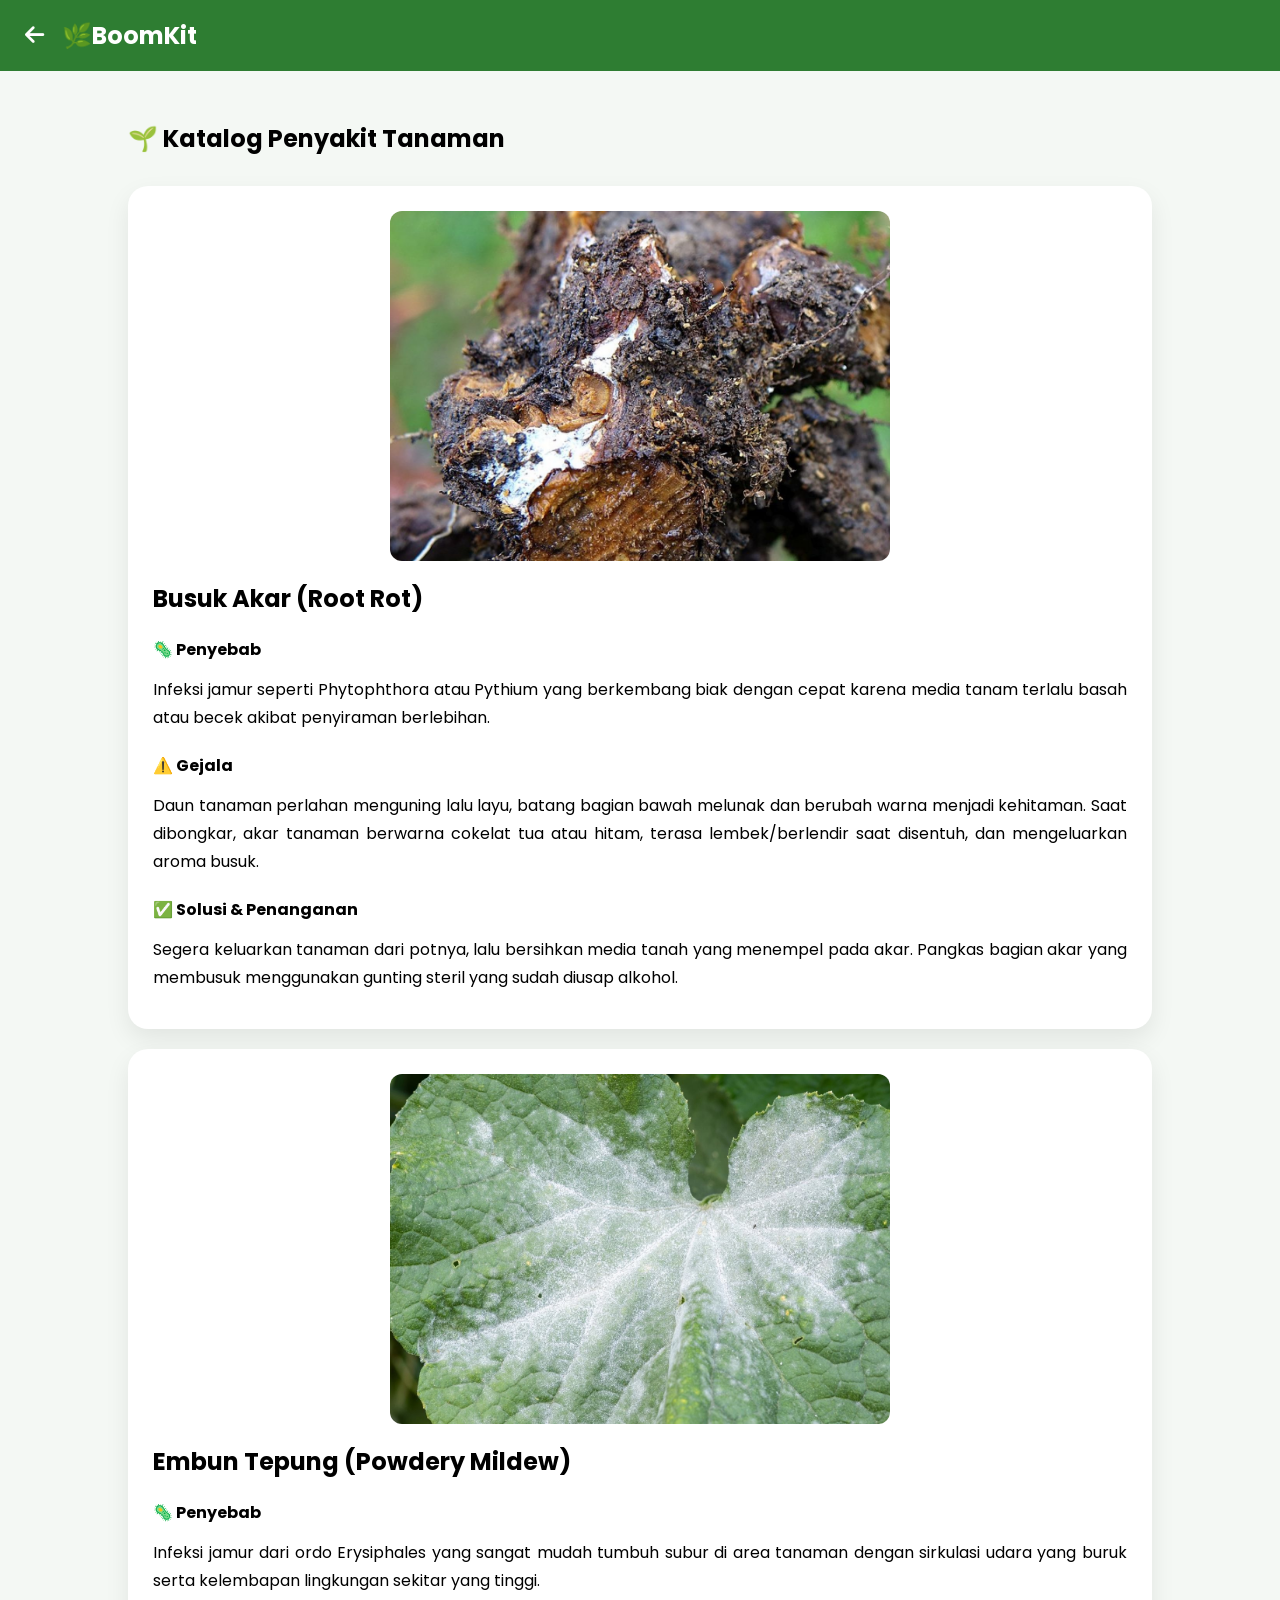
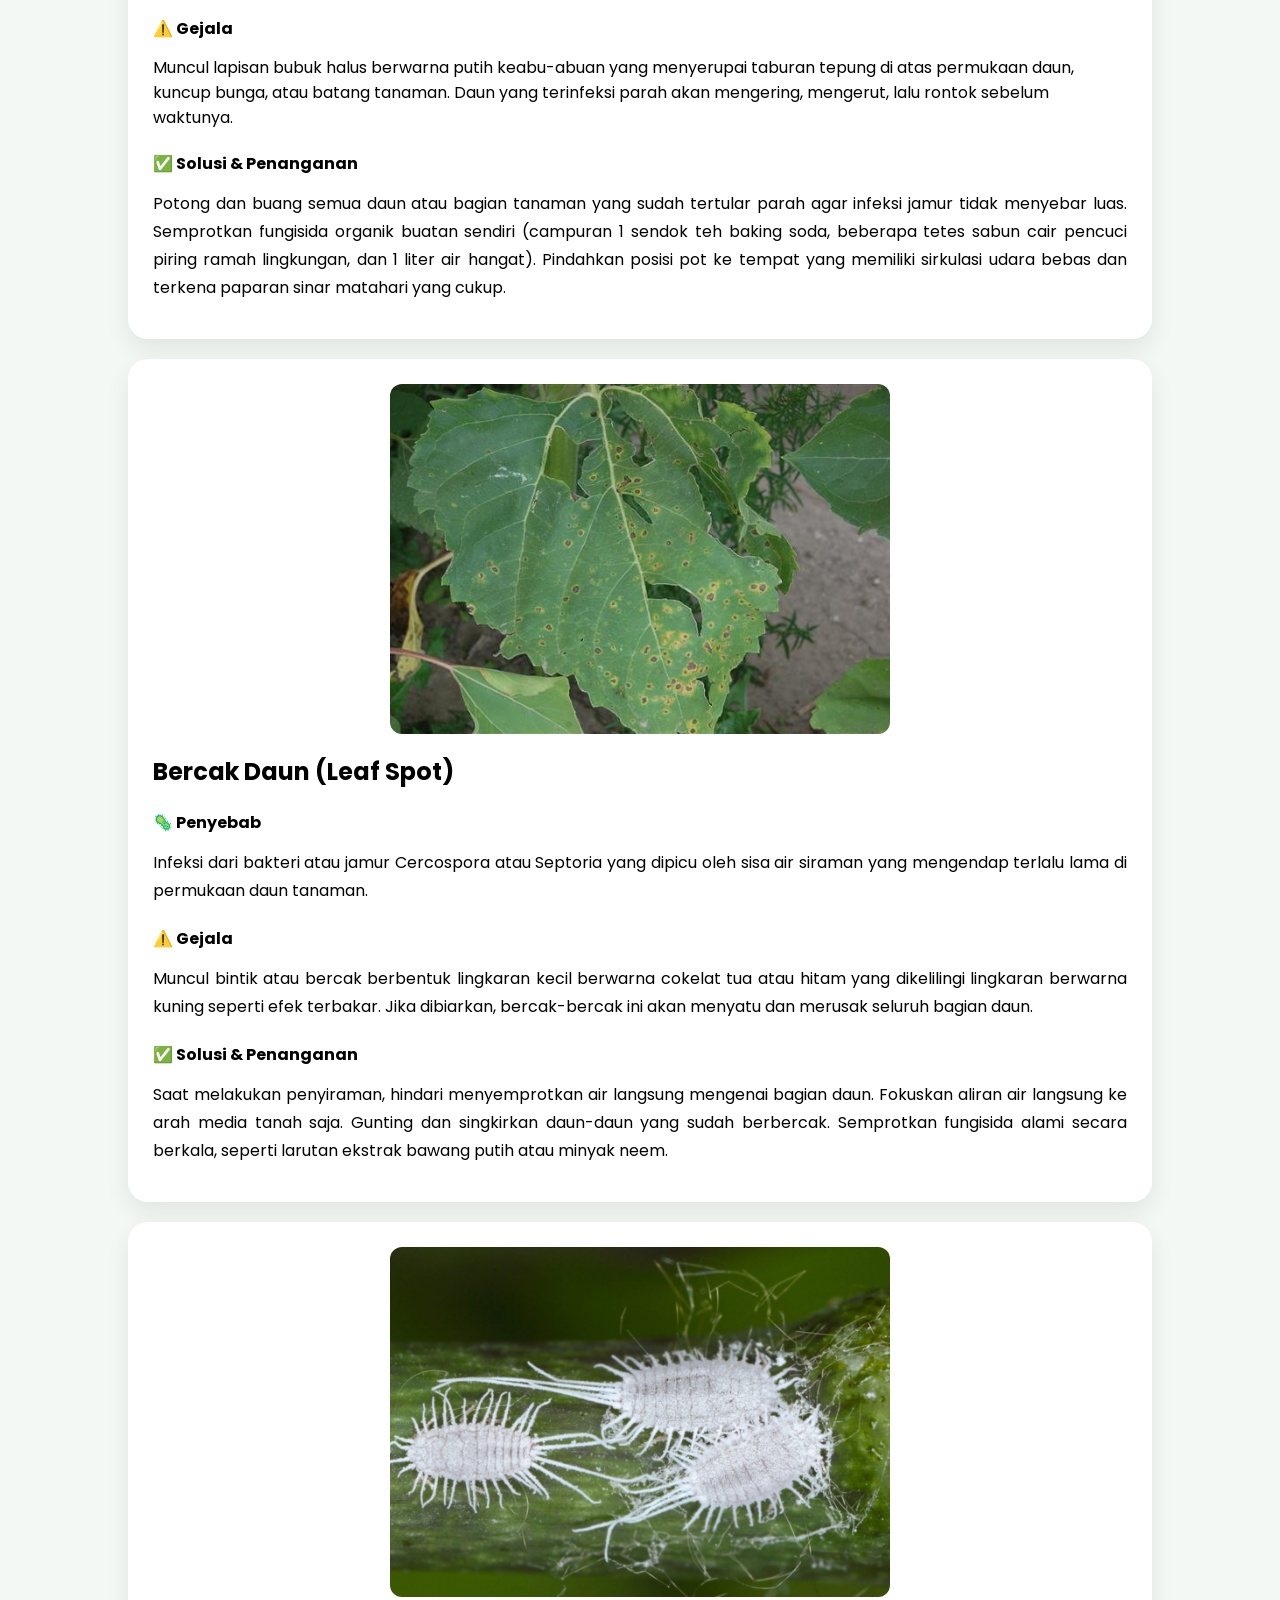
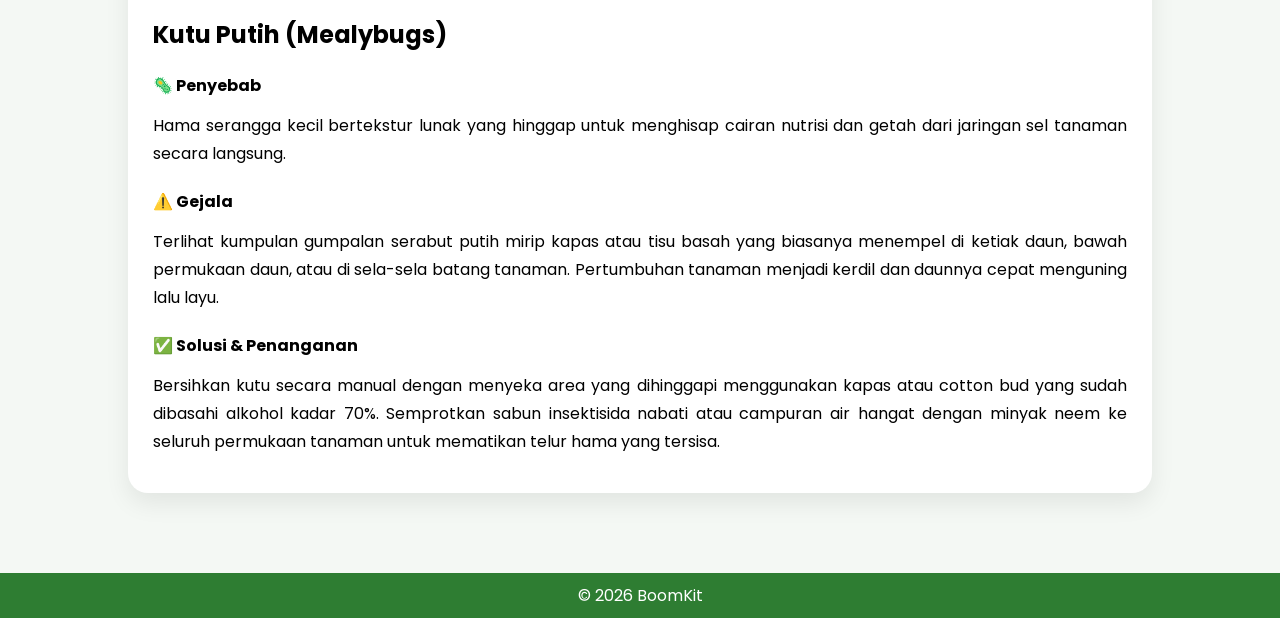
==== penyakit.html @ f9eb82a4 "First Commit BoomKit" ====
<!DOCTYPE html>
<html lang="id">
    <head>
        <meta charset="UTF-8">
        <meta name="viewport" content="width=device-width, initial-scale=1.0">
        <title>BoomKitWeb</title>
        <link rel="stylesheet" href="style.css">
        <link href="https://fonts.googleapis.com/css2?family=Poppins:wght@300;400;600;700&display=swap" rel="stylesheet">
        <link rel="stylesheet"
        href="https://cdnjs.cloudflare.com/ajax/libs/font-awesome/6.6.0/css/all.min.css">
    </head>

    <body>
        <header>
            <div class="navbar">
                <a href="index.html">
                    <i class="fa-solid fa-arrow-left"></i>
                </a>

                <h2>🌿BoomKit</h2>

            </div>
        </header>

        <section id="penyakit">

            <h2>🌱 Katalog Penyakit Tanaman</h2>

            <div class="grid">
                <div class="disease">
                    <div><img src="busukakar.jpg">
                    </div>
                    <h2>Busuk Akar (Root Rot)</h2>

                    <p class="section-title">
                        🦠 Penyebab
                    </p>
                    <p>
                    Infeksi jamur seperti Phytophthora atau Pythium yang berkembang biak dengan cepat karena media tanam terlalu basah atau becek 
                    akibat penyiraman berlebihan.
                    </p>

                    <p class="section-title">
                        ⚠️ Gejala
                    </p>
                    <p>
                    Daun tanaman perlahan menguning lalu layu, batang bagian bawah melunak dan berubah warna menjadi kehitaman. Saat dibongkar, 
                    akar tanaman berwarna cokelat tua atau hitam, terasa lembek/berlendir saat disentuh, dan mengeluarkan aroma busuk.
                    </p>

                    <p class="section-title">
                        ✅ Solusi & Penanganan
                    </p>
                    <p>
                    Segera keluarkan tanaman dari potnya, lalu bersihkan media tanah yang menempel pada akar.
                    Pangkas bagian akar yang membusuk menggunakan gunting steril yang sudah diusap alkohol.
                    </p>
                </div>

                <div class="disease">
                    <img src="embuntepung.jpg">

                    <h2>Embun Tepung (Powdery Mildew)</h2>

                    <p class="section-title">
                        🦠 Penyebab
                    </p>
                    <p>
                    Infeksi jamur dari ordo Erysiphales yang sangat mudah tumbuh subur di area tanaman dengan sirkulasi udara yang buruk 
                    serta kelembapan lingkungan sekitar yang tinggi.
                    </p>

                    <p class="section-title">
                        ⚠️ Gejala
                    </p>
                    Muncul lapisan bubuk halus berwarna putih keabu-abuan yang menyerupai taburan tepung di atas permukaan daun, kuncup bunga, 
                    atau batang tanaman. Daun yang terinfeksi parah akan mengering, mengerut, lalu rontok sebelum waktunya.
                    </p>

                    <p class="section-title">
                        ✅ Solusi & Penanganan
                    </p>
                    <p>
                    Potong dan buang semua daun atau bagian tanaman yang sudah tertular parah agar infeksi jamur tidak menyebar luas.
                    Semprotkan fungisida organik buatan sendiri (campuran 1 sendok teh baking soda, beberapa tetes sabun cair pencuci piring ramah lingkungan, 
                    dan 1 liter air hangat). Pindahkan posisi pot ke tempat yang memiliki sirkulasi udara bebas dan terkena paparan sinar matahari yang cukup.
                    </p>
                </div>

                <div class="disease">
                    <img src="bercakdaun.jpg">

                    <h2>Bercak Daun (Leaf Spot)</h2>

                    <p class="section-title">
                        🦠 Penyebab
                    </p>
                    <p>
                    Infeksi dari bakteri atau jamur Cercospora atau Septoria yang dipicu oleh sisa air siraman yang mengendap terlalu 
                    lama di permukaan daun tanaman.
                    </p>

                    <p class="section-title">
                        ⚠️ Gejala
                    </p>
                    <p>
                    Muncul bintik atau bercak berbentuk lingkaran kecil berwarna cokelat tua atau hitam yang dikelilingi lingkaran 
                    berwarna kuning seperti efek terbakar. Jika dibiarkan, bercak-bercak ini akan menyatu dan merusak seluruh bagian daun.
                    </p>

                    <p class="section-title">
                        ✅ Solusi & Penanganan
                    </p>
                    <p>
                    Saat melakukan penyiraman, hindari menyemprotkan air langsung mengenai bagian daun. Fokuskan aliran air langsung ke arah media tanah saja.
                    Gunting dan singkirkan daun-daun yang sudah berbercak. Semprotkan fungisida alami secara berkala, seperti larutan 
                    ekstrak bawang putih atau minyak neem.
                    </p>
                </div>

                <div class="disease">
                    <img src="kutuputih.jpg">

                    <h2>Kutu Putih (Mealybugs)</h2>

                    <p class="section-title">
                        🦠 Penyebab
                    </p>
                    <p>
                    Hama serangga kecil bertekstur lunak yang hinggap untuk menghisap cairan nutrisi dan getah dari jaringan sel tanaman 
                    secara langsung.
                    </p>

                    <p class="section-title">
                        ⚠️ Gejala
                    </p>
                    <p>
                    Terlihat kumpulan gumpalan serabut putih mirip kapas atau tisu basah yang biasanya menempel di ketiak daun, 
                    bawah permukaan daun, atau di sela-sela batang tanaman. Pertumbuhan tanaman menjadi kerdil dan daunnya cepat 
                    menguning lalu layu.
                    </p>

                    <p class="section-title">
                        ✅ Solusi & Penanganan
                    </p>
                    <p>
                    Bersihkan kutu secara manual dengan menyeka area yang dihinggapi menggunakan kapas atau cotton bud yang sudah 
                    dibasahi alkohol kadar 70%. Semprotkan sabun insektisida nabati atau campuran air hangat dengan minyak neem ke 
                    seluruh permukaan tanaman untuk mematikan telur hama yang tersisa.
                    </p>
                </div>
            </div>
        </section>

        <footer>
            © 2026 BoomKit
        </footer>
    </body>
</html>
---- style.css ----
*{
    margin:0;
    padding:0;
    box-sizing:border-box;
    font-family:Poppins,sans-serif;
}

body{
    background:#f4f8f4;
    display:flex;
    flex-direction:column;
    min-height:100vh;
}

header{
    background:#2E7D32;
    padding:18px 25px;
}

.navbar{
    display:flex;
    align-items:center;
    gap:18px;
}

.navbar a{
    color:white;
    font-size:22px;
}

.navbar h2{
    color:white;
    font-size:24px;
    margin:0;
}

.main{
    text-align:center;
    padding:60px 10%;
}

.main img{
    width:350px;
    height:250px;
    border-radius:20px;
}

.main h1{
    margin-top:25px;
    font-size:40px;
}

.main p{
    margin:20px auto;
    max-width:700px;
    color:#666;
}

.buttons{
    display:flex;
    justify-content:center;
    gap:15px;
    margin-top:30px;
    flex-wrap:wrap;
}

.btn{
    background:#43a047;
    color:white;
    padding:15px 30px;
    border-radius:10px;
    text-decoration:none;
    transition:.3s;
}

.btn:hover{
    background:#2e7d32;
}

section{
    flex:1;
    padding:50px 10%;
}

.section-title{
    color:black;
    font-weight:bold;
    margin-top:20px;
}

.card{
    background:#fff;
    padding:35px;
    border-radius:20px;
    max-width:600px;
    margin:auto;
    box-shadow:0 10px 25px rgba(0,0,0,.08);
}

.card h2{
    margin-bottom:25px;
}

.form-group{
    display:flex;
    flex-direction:column;
    margin-bottom:20px;
}

.form-group label{
    margin-bottom:8px;
    font-weight:600;
}

.form-group input{
    padding:12px 15px;
    border:1px solid #ccc;
    border-radius:10px;
    font-size:15px;
}

.row{
    display:flex;
    gap:20px;
}

.row .form-group{
    flex:1;
}

button{
    width:100%;
    margin-top:20px;
    padding:15px;
    border:none;
    border-radius:12px;
    background:#43a047;
    color:white;
    font-size:16px;
    font-weight:600;
    cursor:pointer;
    transition:.3s;
}

button:hover{
    background:#2e7d32;
}

.grid{
    display: flex;
    flex-direction: column;
    gap: 20px;
    width: 100%;
    max-width: 1200px;
    margin: 30px auto;
}

.disease{
    background:#fff;
    border-radius:20px;
    padding:25px;
    box-shadow:0 10px 25px rgba(0,0,0,.08);
    transition:.3s;
}

.disease:hover{
    transform:translateY(-8px);
    box-shadow:0 18px 35px rgba(0,0,0,.15);
}

.disease img{
    display: block;
    margin: 0 auto 20px auto;
    width: 500px;
    height: 350px;
    object-fit: cover;
    border-radius: 12px;
}
.disease p{
    line-height:28px;
    text-align: justify;
    margin-bottom:12px;
}

footer{
    text-align:center;
    padding:10px;
    background:#2E7D32;
    color:white;
}
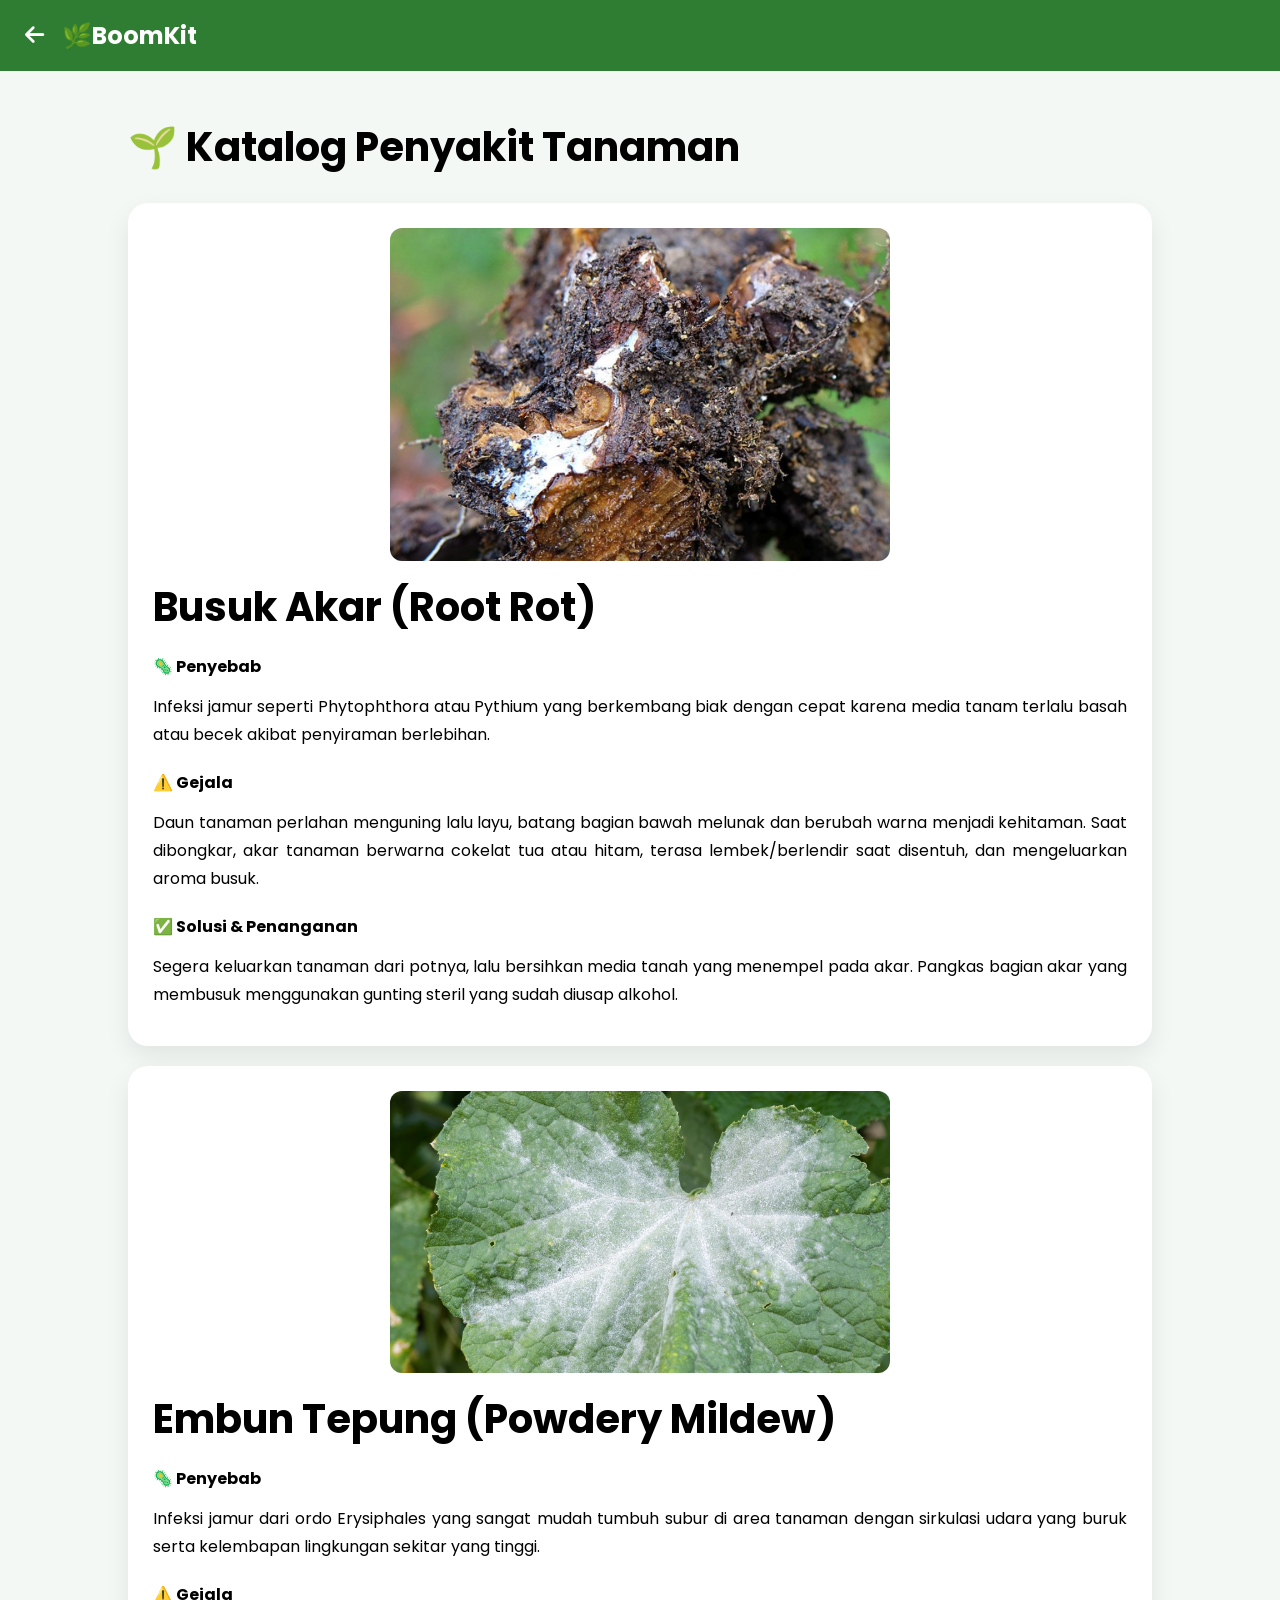
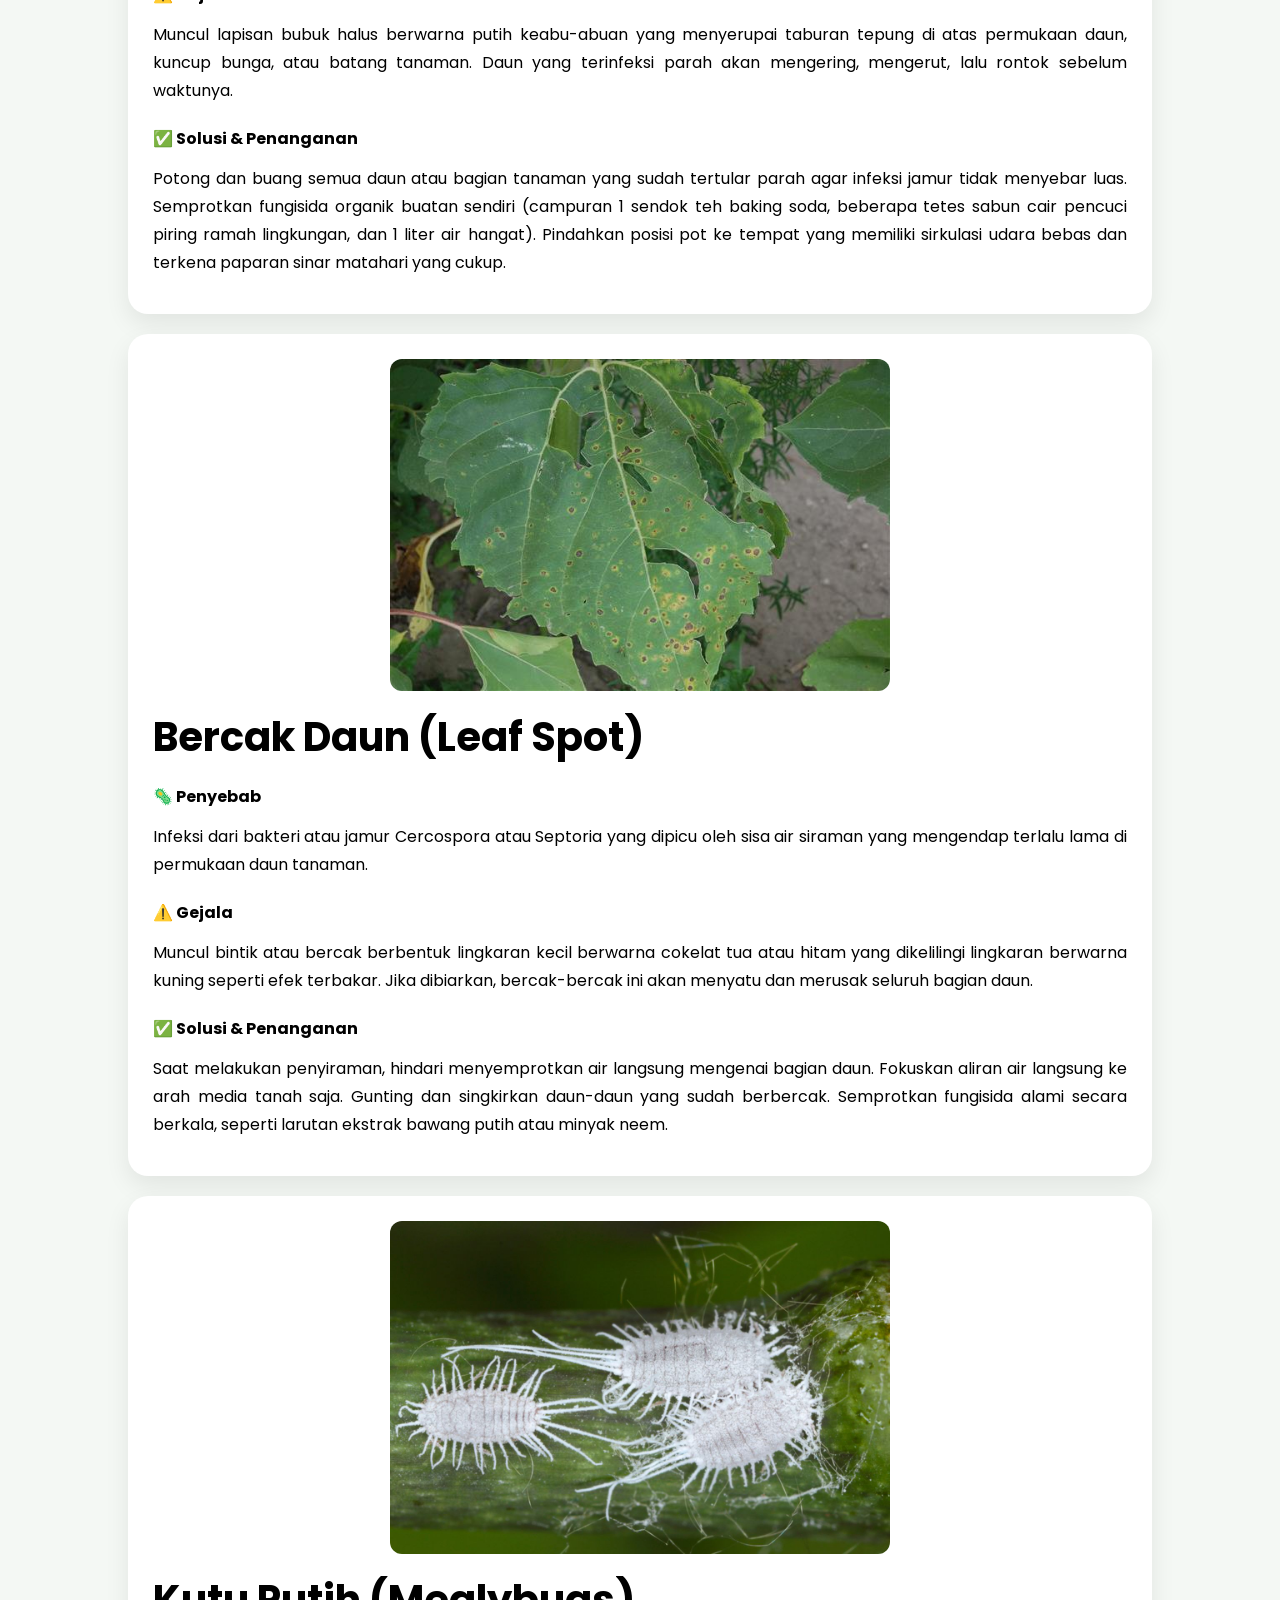
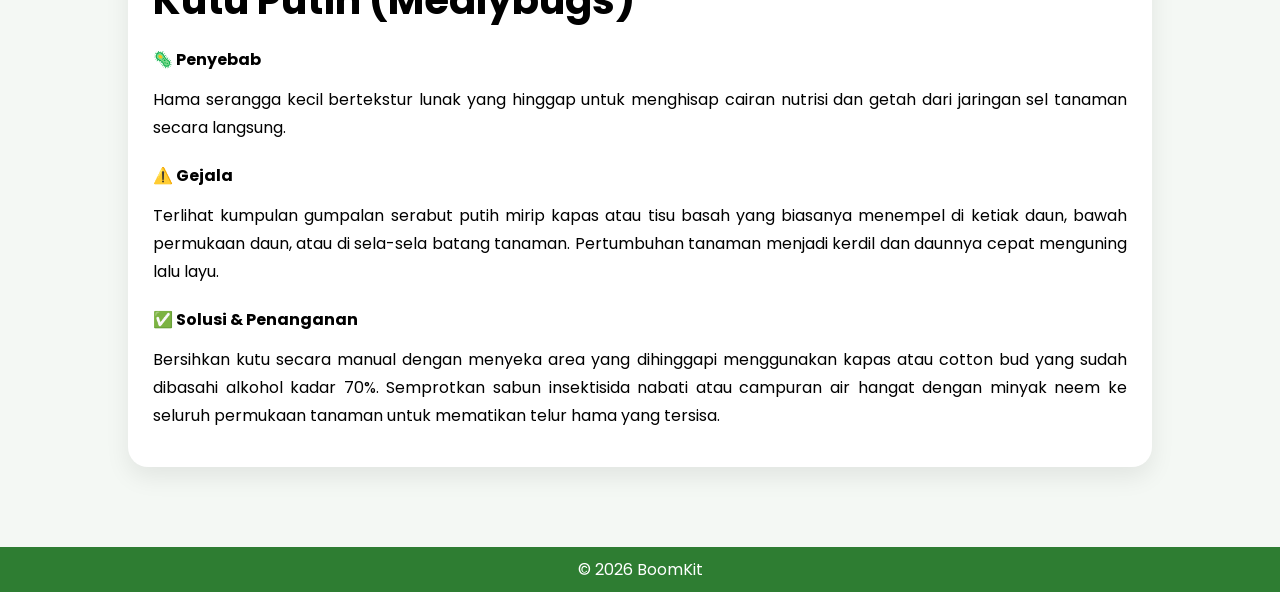
==== commit d76c88a8: "Web Revision" ====
--- a/penyakit.html
+++ b/penyakit.html
@@ -73,6 +73,7 @@
                     <p class="section-title">
                         ⚠️ Gejala
                     </p>
+                    <p>
                     Muncul lapisan bubuk halus berwarna putih keabu-abuan yang menyerupai taburan tepung di atas permukaan daun, kuncup bunga, 
                     atau batang tanaman. Daun yang terinfeksi parah akan mengering, mengerut, lalu rontok sebelum waktunya.
                     </p>
--- a/style.css
+++ b/style.css
@@ -15,6 +15,7 @@
 header{
     background:#2E7D32;
     padding:18px 25px;
+    width:100%;
 }
 
 .navbar{
@@ -40,14 +41,17 @@
 }
 
 .main img{
-    width:350px;
-    height:250px;
+    width:100%;
+    max-width:350px;
+    height:auto;
+    display:block;
+    margin:20px auto;
     border-radius:20px;
 }
 
 .main h1{
     margin-top:25px;
-    font-size:40px;
+    font-size:clamp(2rem,5vw,2.8rem);
 }
 
 .main p{
@@ -95,6 +99,23 @@
     max-width:600px;
     margin:auto;
     box-shadow:0 10px 25px rgba(0,0,0,.08);
+    width:100%;
+    max-width:600px;
+}
+
+.tip-card{
+    padding:20px;
+    border-radius:20px;
+}
+
+.tip-card p{
+    text-align: left;
+    line-height: 1.8;
+}
+
+.tip-card h2{
+    font-size:clamp(1.5rem,5vw,2.3rem);
+    line-height:1.3;
 }
 
 .card h2{
@@ -126,6 +147,10 @@
 
 .row .form-group{
     flex:1;
+}
+
+input{
+    width:100%;
 }
 
 button{
@@ -157,6 +182,7 @@
 
 .disease{
     background:#fff;
+    overflow:hidden;
     border-radius:20px;
     padding:25px;
     box-shadow:0 10px 25px rgba(0,0,0,.08);
@@ -169,13 +195,15 @@
 }
 
 .disease img{
-    display: block;
-    margin: 0 auto 20px auto;
-    width: 500px;
-    height: 350px;
-    object-fit: cover;
-    border-radius: 12px;
-}
+    width:100%;
+    max-width:500px;
+    height:auto;
+    display:block;
+    margin:0 auto 20px;
+    object-fit:cover;
+    border-radius:12px;
+}
+
 .disease p{
     line-height:28px;
     text-align: justify;
@@ -187,4 +215,69 @@
     padding:10px;
     background:#2E7D32;
     color:white;
+    width:100%;
+    margin-top:auto;
+}
+
+#penyakit h2,
+#jadwal h2,
+#tips h2{
+
+    font-size:clamp(1.8rem,4vw,2.5rem);
+    line-height:1.3;
+    word-break:break-word;
+
+}
+
+@media (max-width:768px){
+
+    header{
+        padding:15px 20px;
+    }
+
+    .navbar h2{
+        font-size:22px;
+    }
+
+    .main{
+        padding:40px 20px;
+    }
+
+    .main h1{
+        font-size:34px;
+        line-height:1.3;
+    }
+
+    .main p{
+        font-size:16px;
+    }
+
+    .buttons{
+        flex-direction:column;
+        align-items:center;
+    }
+
+    .btn{
+        width:100%;
+        max-width:300px;
+        text-align:center;
+    }
+
+    .card{
+        padding:25px;
+    }
+
+    .row{
+        flex-direction:column;
+        gap:15px;
+    }
+
+    section{
+        padding:25px 18px;
+    }
+
+    .disease{
+        padding:20px;
+    }
+
 }
